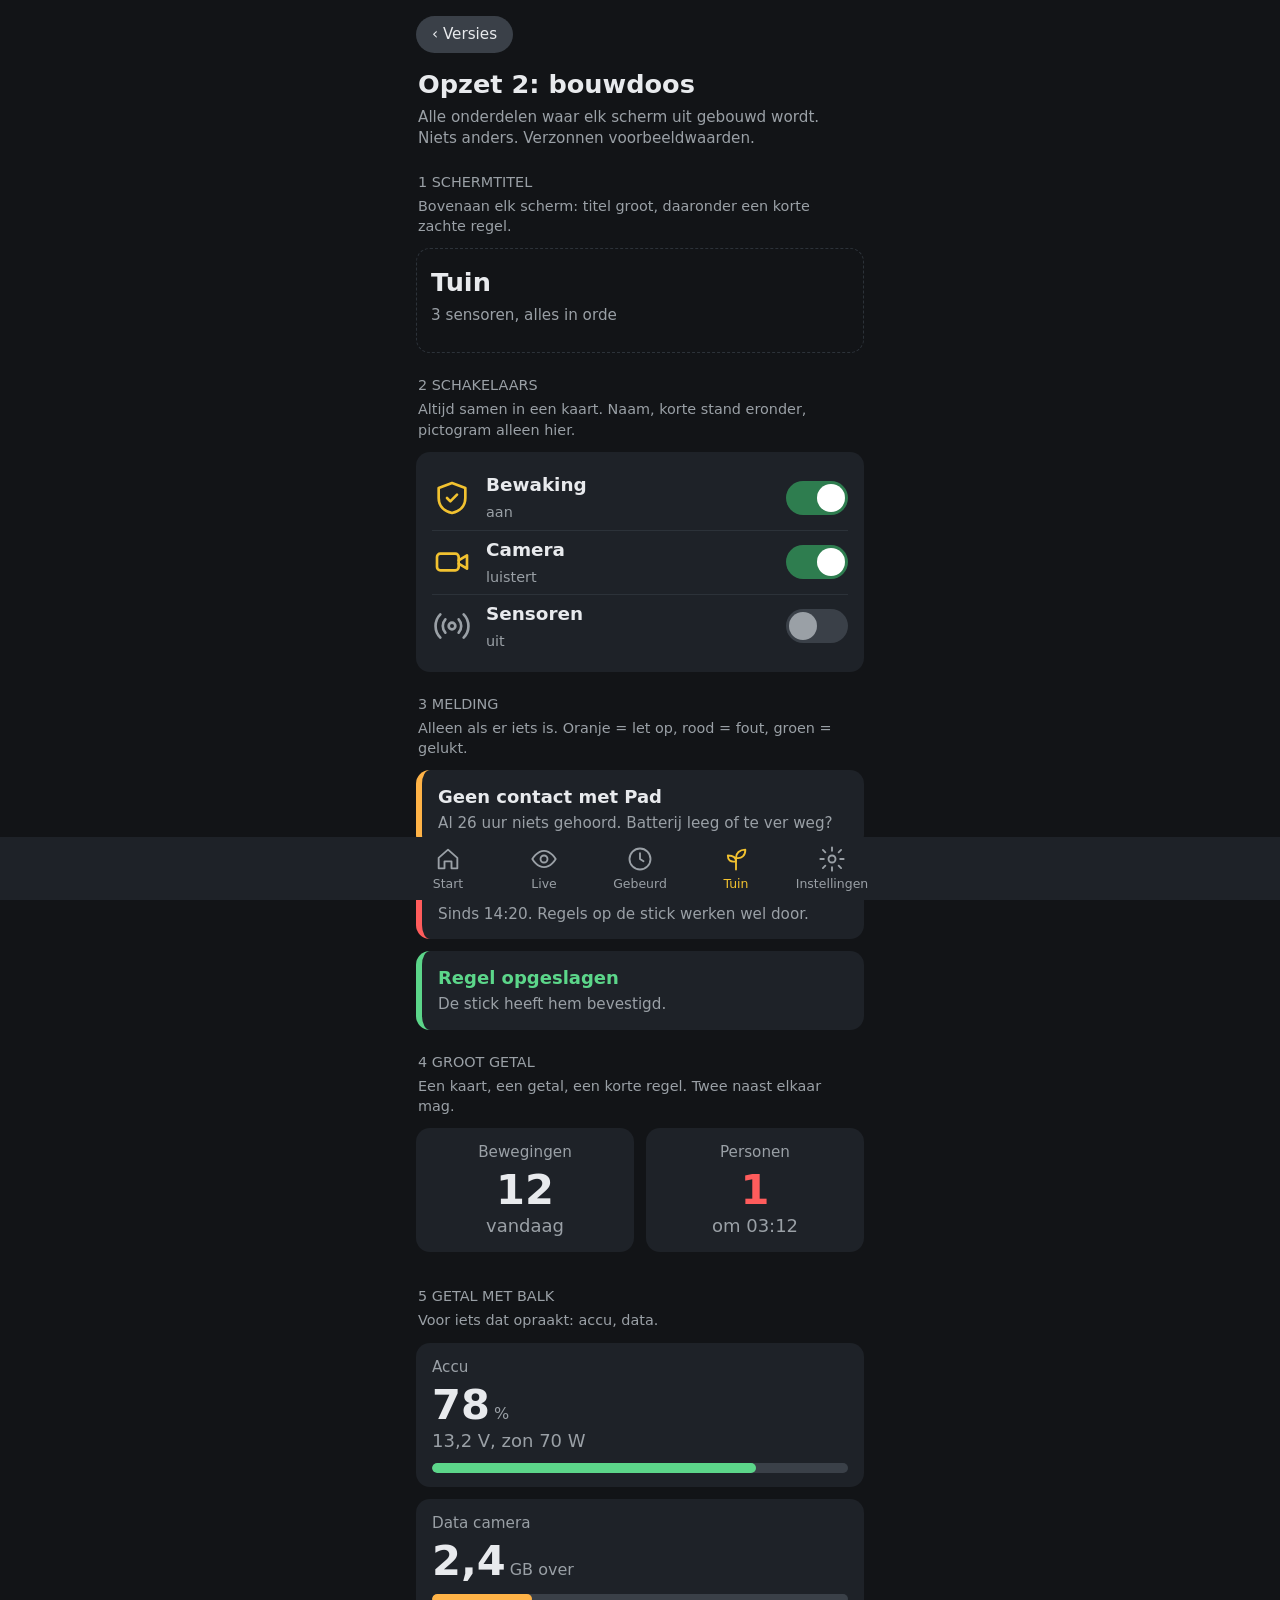
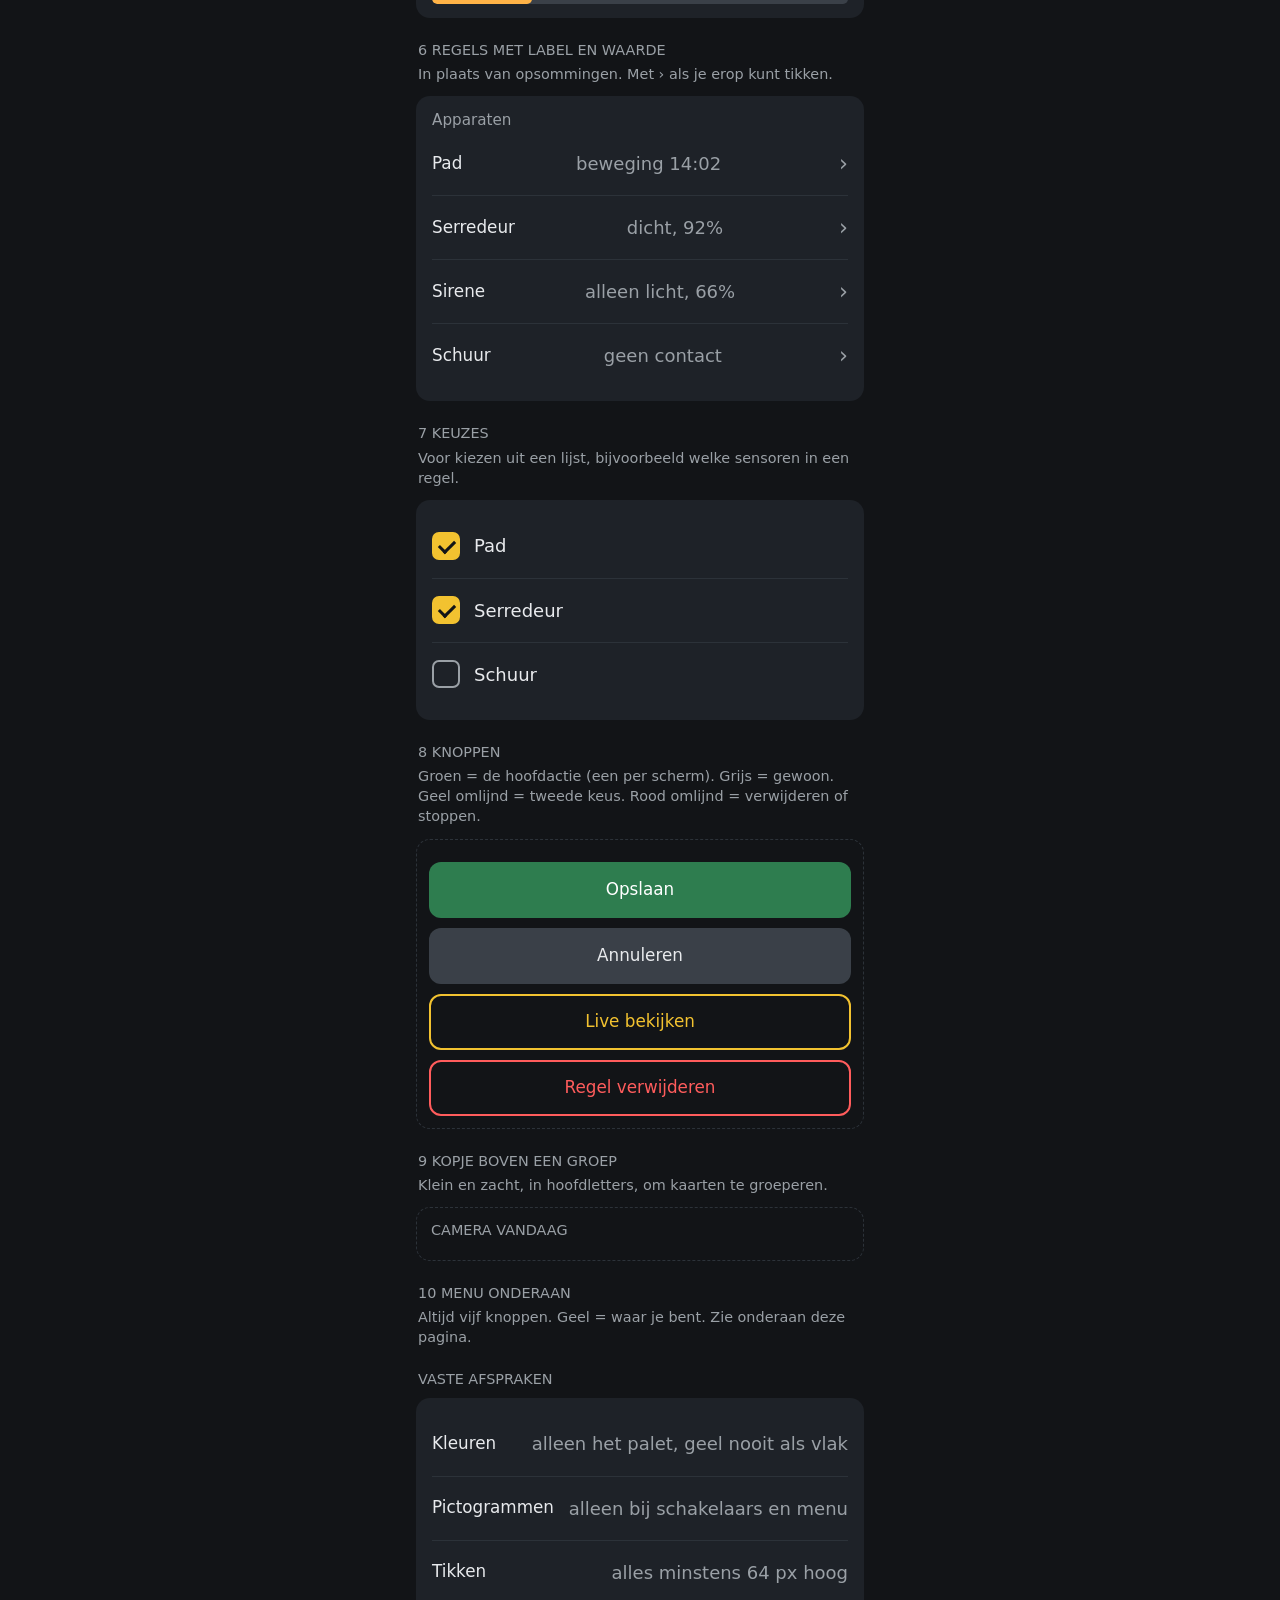
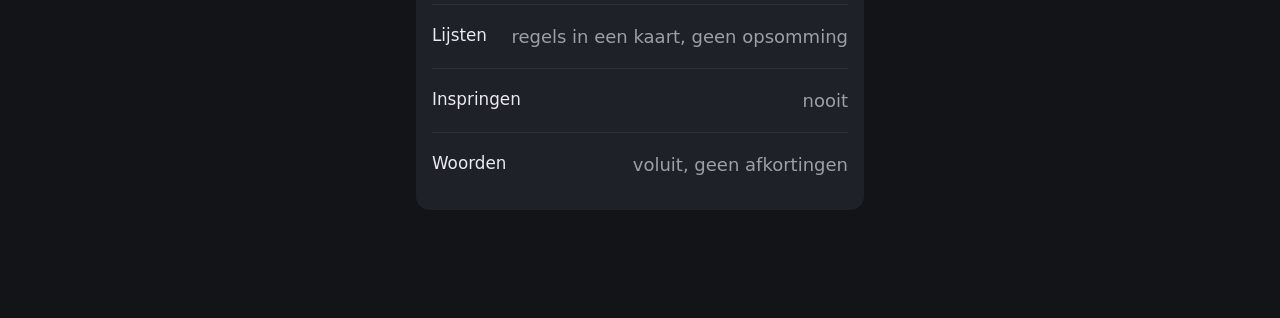
==== opzet-2-bouwdoos.html @ ead76ce1 "Nieuwe opzet: indeling en bouwdoos Co-Authored-By: Claude Opus 5.5 <noreply@anthropic.com>" ====
<!doctype html><html lang="nl"><meta charset="utf-8">
<meta name="viewport" content="width=device-width,initial-scale=1">
<meta name="theme-color" content="#121417">
<link rel="manifest" href="manifest.webmanifest">
<link rel="stylesheet" href="bouwdoos.css">
<title>Opzet 2: bouwdoos</title>
<body>
<a class="terug" href="index.html">‹ Versies</a>
<div class="titel">Opzet 2: bouwdoos</div>
<div class="onder">Alle onderdelen waar elk scherm uit gebouwd wordt. Niets anders. Verzonnen voorbeeldwaarden.</div>

<div class="kop">1  SCHERMTITEL</div>
<div class="uitleg">Bovenaan elk scherm: titel groot, daaronder een korte zachte regel.</div>
<div class="voorbeeld"><div class="titel">Tuin</div><div class="onder">3 sensoren, alles in orde</div></div>

<div class="kop">2  SCHAKELAARS</div>
<div class="uitleg">Altijd samen in een kaart. Naam, korte stand eronder, pictogram alleen hier.</div>
<div class="kaart">
  <div class="schakel">
    <svg class="p accent" viewBox="0 0 24 24"><path d="M12 3l8 3v6c0 5-3.5 8-8 9-4.5-1-8-4-8-9V6z"/><path d="M9 12l2 2 4-4"/></svg>
    <div class="tekst"><b>Bewaking</b><span class="goed">aan</span></div><button class="knopje aan"></button></div>
  <div class="schakel">
    <svg class="p accent" viewBox="0 0 24 24"><rect x="3" y="7" width="13" height="10" rx="2"/><path d="M16 11l5-3v8l-5-3"/></svg>
    <div class="tekst"><b>Camera</b><span class="goed">luistert</span></div><button class="knopje aan"></button></div>
  <div class="schakel">
    <svg class="p" style="color:var(--zacht)" viewBox="0 0 24 24"><circle cx="12" cy="12" r="2"/><path d="M8 8a6 6 0 0 0 0 8M16 8a6 6 0 0 1 0 8M5 5a10 10 0 0 0 0 14M19 5a10 10 0 0 1 0 14"/></svg>
    <div class="tekst"><b>Sensoren</b><span>uit</span></div><button class="knopje"></button></div>
</div>

<div class="kop">3  MELDING</div>
<div class="uitleg">Alleen als er iets is. Oranje = let op, rood = fout, groen = gelukt.</div>
<div class="melding"><b>Geen contact met Pad</b><span>Al 26 uur niets gehoord. Batterij leeg of te ver weg?</span></div>
<div class="melding fout"><b>Stick niet bereikbaar</b><span>Sinds 14:20. Regels op de stick werken wel door.</span></div>
<div class="melding goed"><b>Regel opgeslagen</b><span>De stick heeft hem bevestigd.</span></div>

<div class="kop">4  GROOT GETAL</div>
<div class="uitleg">Een kaart, een getal, een korte regel. Twee naast elkaar mag.</div>
<div class="naast">
  <div class="kaart midden"><div class="label">Bewegingen</div><div class="getal">12</div><div class="zacht">vandaag</div></div>
  <div class="kaart midden"><div class="label">Personen</div><div class="getal fout">1</div><div class="zacht">om 03:12</div></div>
</div>

<div class="kop">5  GETAL MET BALK</div>
<div class="uitleg">Voor iets dat opraakt: accu, data.</div>
<div class="kaart"><div class="label">Accu</div><div class="getal">78<small>%</small></div><div class="zacht">13,2 V, zon 70 W</div><div class="balk"><i style="width:78%"></i></div></div>
<div class="kaart"><div class="label">Data camera</div><div class="getal">2,4<small>GB over</small></div><div class="balk let-op"><i style="width:24%"></i></div></div>

<div class="kop">6  REGELS MET LABEL EN WAARDE</div>
<div class="uitleg">In plaats van opsommingen. Met › als je erop kunt tikken.</div>
<div class="kaart">
  <div class="label">Apparaten</div>
  <div class="regel tik"><span class="naam">Pad</span><span class="waarde accent">beweging 14:02</span></div>
  <div class="regel tik"><span class="naam">Serredeur</span><span class="waarde">dicht, 92%</span></div>
  <div class="regel tik"><span class="naam">Sirene</span><span class="waarde">alleen licht, 66%</span></div>
  <div class="regel tik"><span class="naam">Schuur</span><span class="waarde fout">geen contact</span></div>
</div>

<div class="kop">7  KEUZES</div>
<div class="uitleg">Voor kiezen uit een lijst, bijvoorbeeld welke sensoren in een regel.</div>
<div class="kaart">
  <div class="keuze"><div class="vinkje aan"></div><span>Pad</span></div>
  <div class="keuze"><div class="vinkje aan"></div><span>Serredeur</span></div>
  <div class="keuze"><div class="vinkje"></div><span>Schuur</span></div>
</div>

<div class="kop">8  KNOPPEN</div>
<div class="uitleg">Groen = de hoofdactie (een per scherm). Grijs = gewoon. Geel omlijnd = tweede keus. Rood omlijnd = verwijderen of stoppen.</div>
<div class="voorbeeld">
  <button class="knop hoofd">Opslaan</button>
  <button class="knop">Annuleren</button>
  <button class="knop tweede">Live bekijken</button>
  <button class="knop gevaar">Regel verwijderen</button>
</div>

<div class="kop">9  KOPJE BOVEN EEN GROEP</div>
<div class="uitleg">Klein en zacht, in hoofdletters, om kaarten te groeperen.</div>
<div class="voorbeeld"><div class="kop" style="margin-top:0">CAMERA VANDAAG</div></div>

<div class="kop">10  MENU ONDERAAN</div>
<div class="uitleg">Altijd vijf knoppen. Geel = waar je bent. Zie onderaan deze pagina.</div>

<div class="kop">VASTE AFSPRAKEN</div>
<div class="kaart">
  <div class="regel"><span class="naam">Kleuren</span><span class="waarde">alleen het palet, geel nooit als vlak</span></div>
  <div class="regel"><span class="naam">Pictogrammen</span><span class="waarde">alleen bij schakelaars en menu</span></div>
  <div class="regel"><span class="naam">Tikken</span><span class="waarde">alles minstens 64 px hoog</span></div>
  <div class="regel"><span class="naam">Lijsten</span><span class="waarde">regels in een kaart, geen opsomming</span></div>
  <div class="regel"><span class="naam">Inspringen</span><span class="waarde">nooit</span></div>
  <div class="regel"><span class="naam">Woorden</span><span class="waarde">voluit, geen afkortingen</span></div>
</div>

<nav class="menu">
  <a href="#"><svg class="p" viewBox="0 0 24 24"><path d="M4 11l8-7 8 7v9h-5v-6H9v6H4z"/></svg>Start</a>
  <a href="#"><svg class="p" viewBox="0 0 24 24"><path d="M2 12s4-7 10-7 10 7 10 7-4 7-10 7S2 12 2 12z"/><circle cx="12" cy="12" r="3"/></svg>Live</a>
  <a href="#"><svg class="p" viewBox="0 0 24 24"><circle cx="12" cy="12" r="9"/><path d="M12 7v5l3 2"/></svg>Gebeurd</a>
  <a class="actief" href="#"><svg class="p" viewBox="0 0 24 24"><path d="M12 21V11"/><path d="M12 11c0-4 3-7 8-7 0 5-3 8-8 7z"/><path d="M12 14c0-3-2-5-7-5 0 4 2 6 7 5z"/></svg>Tuin</a>
  <a href="#"><svg class="p" viewBox="0 0 24 24"><circle cx="12" cy="12" r="3"/><path d="M12 2v3M12 19v3M4.2 4.2l2.1 2.1M17.7 17.7l2.1 2.1M2 12h3M19 12h3M4.2 19.8l2.1-2.1M17.7 6.3l2.1-2.1"/></svg>Instellingen</a>
</nav>
</body></html>
---- bouwdoos.css ----
/* Tuinalarm bouwdoos: de enige stijl voor alle schermen.
   Regel: een scherm gebruikt alleen onderdelen uit dit bestand. Geen losse kleuren of maten in een scherm. */

:root{
  color-scheme:dark;
  /* kleuren (palet van de roosterapp) */
  --achtergrond:#121417; --kaart:#1e2228; --knop:#3a4048; --lijn:#2c3239;
  --tekst:#e8eaed; --zacht:#9aa0a6;
  --geel:#f2c230;   /* accent: actief, keuze, aandacht. Nooit een knopvlak. */
  --groen:#5cd68a; --groen-knop:#2e7d4f;
  --oranje:#ffb347; --rood:#ff5c5c;
  /* maten */
  --rand:14px; --ruimte:14px; --klein:8px;
  --rij:64px;          /* minimale hoogte van alles wat je aantikt */
}
*{box-sizing:border-box;margin:0;padding:0}
html{-webkit-text-size-adjust:100%}
body{background:var(--achtergrond);color:var(--tekst);
  font:18px/1.4 system-ui,-apple-system,"Segoe UI",Roboto,sans-serif;
  max-width:30rem;margin:0 auto;padding:16px 16px 96px}

/* ---- tekst ---- */
.titel{font-size:1.6rem;font-weight:700;margin:4px 2px 4px}
.onder{color:var(--zacht);font-size:.95rem;margin:0 2px var(--ruimte)}
.kop{color:var(--zacht);font-size:.9rem;margin:22px 2px 8px}      /* kopje boven een groep kaarten */
.zacht{color:var(--zacht)}
.goed{color:var(--groen)} .let-op{color:var(--oranje)} .fout{color:var(--rood)} .accent{color:var(--geel)}

/* ---- kaart: het enige vlak ---- */
.kaart{background:var(--kaart);border-radius:var(--rand);padding:var(--ruimte) 16px;margin-bottom:12px}
.kaart > .label{color:var(--zacht);font-size:.95rem}
.naast{display:flex;gap:12px}.naast > .kaart{flex:1;margin-bottom:12px}

/* ---- regel: label links, waarde rechts (vervangt opsommingen) ---- */
.regel{display:flex;align-items:center;justify-content:space-between;gap:12px;
  min-height:var(--rij);border-top:1px solid var(--lijn)}
.kaart > .regel:first-child,.kaart > .label + .regel{border-top:0}
.regel .naam{font-size:1.05rem}
.regel .waarde{color:var(--zacht);text-align:right}
.regel.tik{cursor:pointer}.regel.tik::after{content:"›";color:var(--zacht);font-size:1.4rem;margin-left:4px}

/* ---- groot getal ---- */
.getal{font-size:2.6rem;font-weight:700;line-height:1.1;margin-top:4px}
.getal small{font-size:1rem;font-weight:400;color:var(--zacht);margin-left:4px}
.kaart.midden{text-align:center}

/* ---- balk ---- */
.balk{height:10px;background:var(--knop);border-radius:5px;margin-top:10px;overflow:hidden}
.balk > i{display:block;height:100%;background:var(--groen);border-radius:5px}
.balk.let-op > i{background:var(--oranje)} .balk.fout > i{background:var(--rood)}

/* ---- schakelaar ---- */
.schakel{display:flex;align-items:center;gap:14px;min-height:var(--rij);border-top:1px solid var(--lijn)}
.kaart > .schakel:first-child{border-top:0}
.schakel svg{width:40px;height:40px;flex:none}
.schakel .tekst{flex:1}.schakel .tekst b{display:block;font-size:1.15rem}
.schakel .tekst span{color:var(--zacht);font-size:.9rem}
.knopje{width:62px;height:34px;border-radius:17px;background:var(--knop);position:relative;flex:none;border:0}
.knopje::after{content:"";position:absolute;top:3px;left:3px;width:28px;height:28px;border-radius:50%;background:var(--zacht);transition:.15s}
.knopje.aan{background:var(--groen-knop)}.knopje.aan::after{left:31px;background:#fff}

/* ---- knoppen: drie soorten ---- */
.knop{display:block;width:100%;min-height:56px;border-radius:12px;border:0;font:inherit;font-size:1.05rem;
  color:var(--tekst);background:var(--knop);margin-top:10px;padding:12px 16px;text-align:center;text-decoration:none}
.knop.hoofd{background:var(--groen-knop);color:#fff}                       /* de belangrijkste actie */
.knop.tweede{background:transparent;border:2px solid var(--geel);color:var(--geel)} /* tweede keus */
.knop.gevaar{background:transparent;border:2px solid var(--rood);color:var(--rood)} /* verwijderen, stoppen */

/* ---- melding bovenaan (alleen als er iets is) ---- */
.melding{border-radius:var(--rand);padding:14px 16px;margin-bottom:12px;background:var(--kaart);border-left:6px solid var(--oranje)}
.melding.fout{border-left-color:var(--rood)} .melding.goed{border-left-color:var(--groen)}
.melding b{display:block}.melding span{color:var(--zacht);font-size:.95rem}

/* ---- keuze (bv. sensoren kiezen in een regel) ---- */
.keuze{display:flex;align-items:center;gap:14px;min-height:var(--rij);border-top:1px solid var(--lijn)}
.kaart > .keuze:first-child{border-top:0}
.vinkje{width:28px;height:28px;border-radius:7px;border:2px solid var(--zacht);flex:none;position:relative}
.vinkje.aan{border-color:var(--geel);background:var(--geel)}
.vinkje.aan::after{content:"";position:absolute;left:8px;top:3px;width:7px;height:13px;border:solid #121417;border-width:0 3px 3px 0;transform:rotate(45deg)}

/* ---- menu onderaan ---- */
.menu{position:fixed;left:0;right:0;bottom:0;background:var(--kaart);display:flex;justify-content:center;
  padding:8px 4px calc(8px + env(safe-area-inset-bottom))}
.menu a{flex:1;max-width:6rem;text-align:center;color:var(--zacht);text-decoration:none;font-size:.78rem}
.menu svg{width:28px;height:28px;display:block;margin:0 auto 2px}
.menu a.actief{color:var(--geel)}

/* ---- pictogrammen: lijn, geen vulling ---- */
svg.p{fill:none;stroke:currentColor;stroke-width:1.6;stroke-linecap:round;stroke-linejoin:round}

/* ---- alleen voor de opzetpagina's ---- */
.terug{position:sticky;top:0;z-index:5;display:inline-block;background:var(--knop);color:var(--tekst);
  text-decoration:none;border-radius:20px;padding:8px 16px;margin-bottom:10px;font-size:.95rem}
.uitleg{color:var(--zacht);font-size:.9rem;margin:-4px 2px 12px}
.voorbeeld{border:1px dashed var(--lijn);border-radius:var(--rand);padding:12px;margin-bottom:8px}
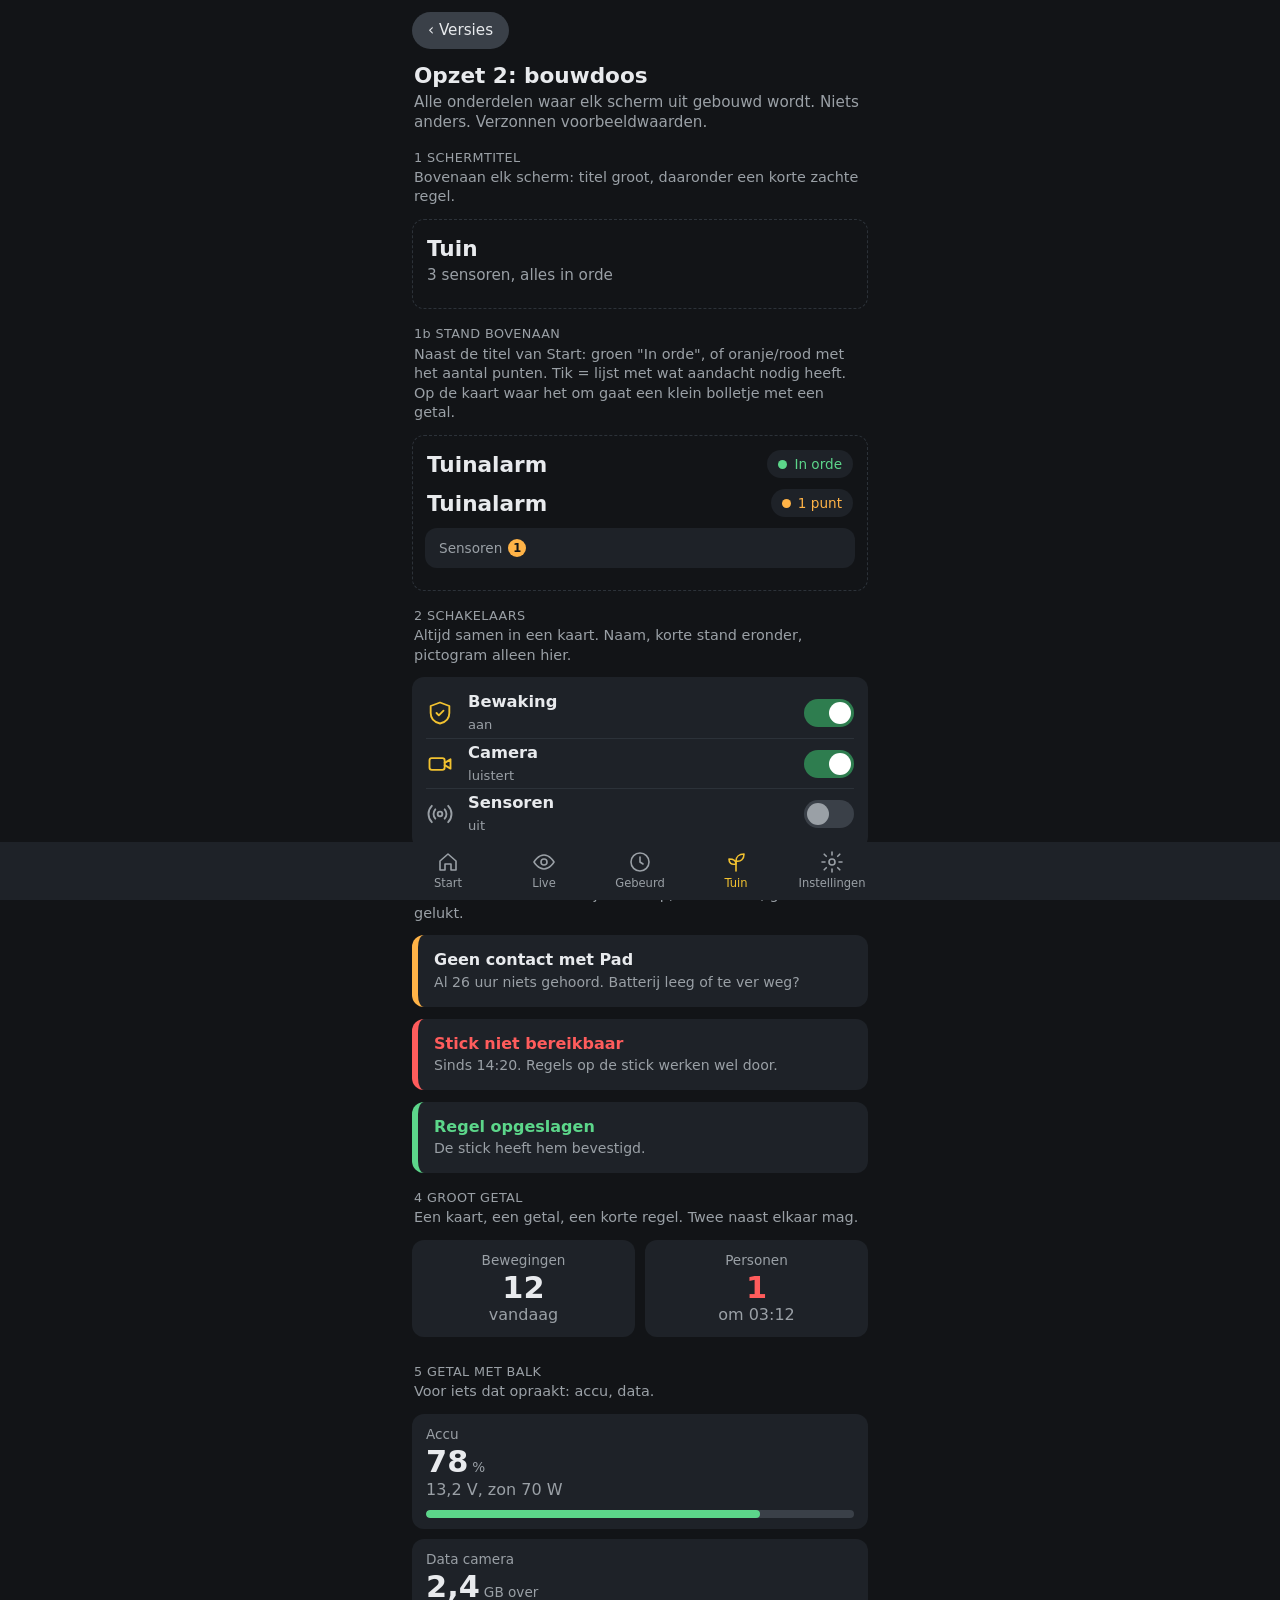
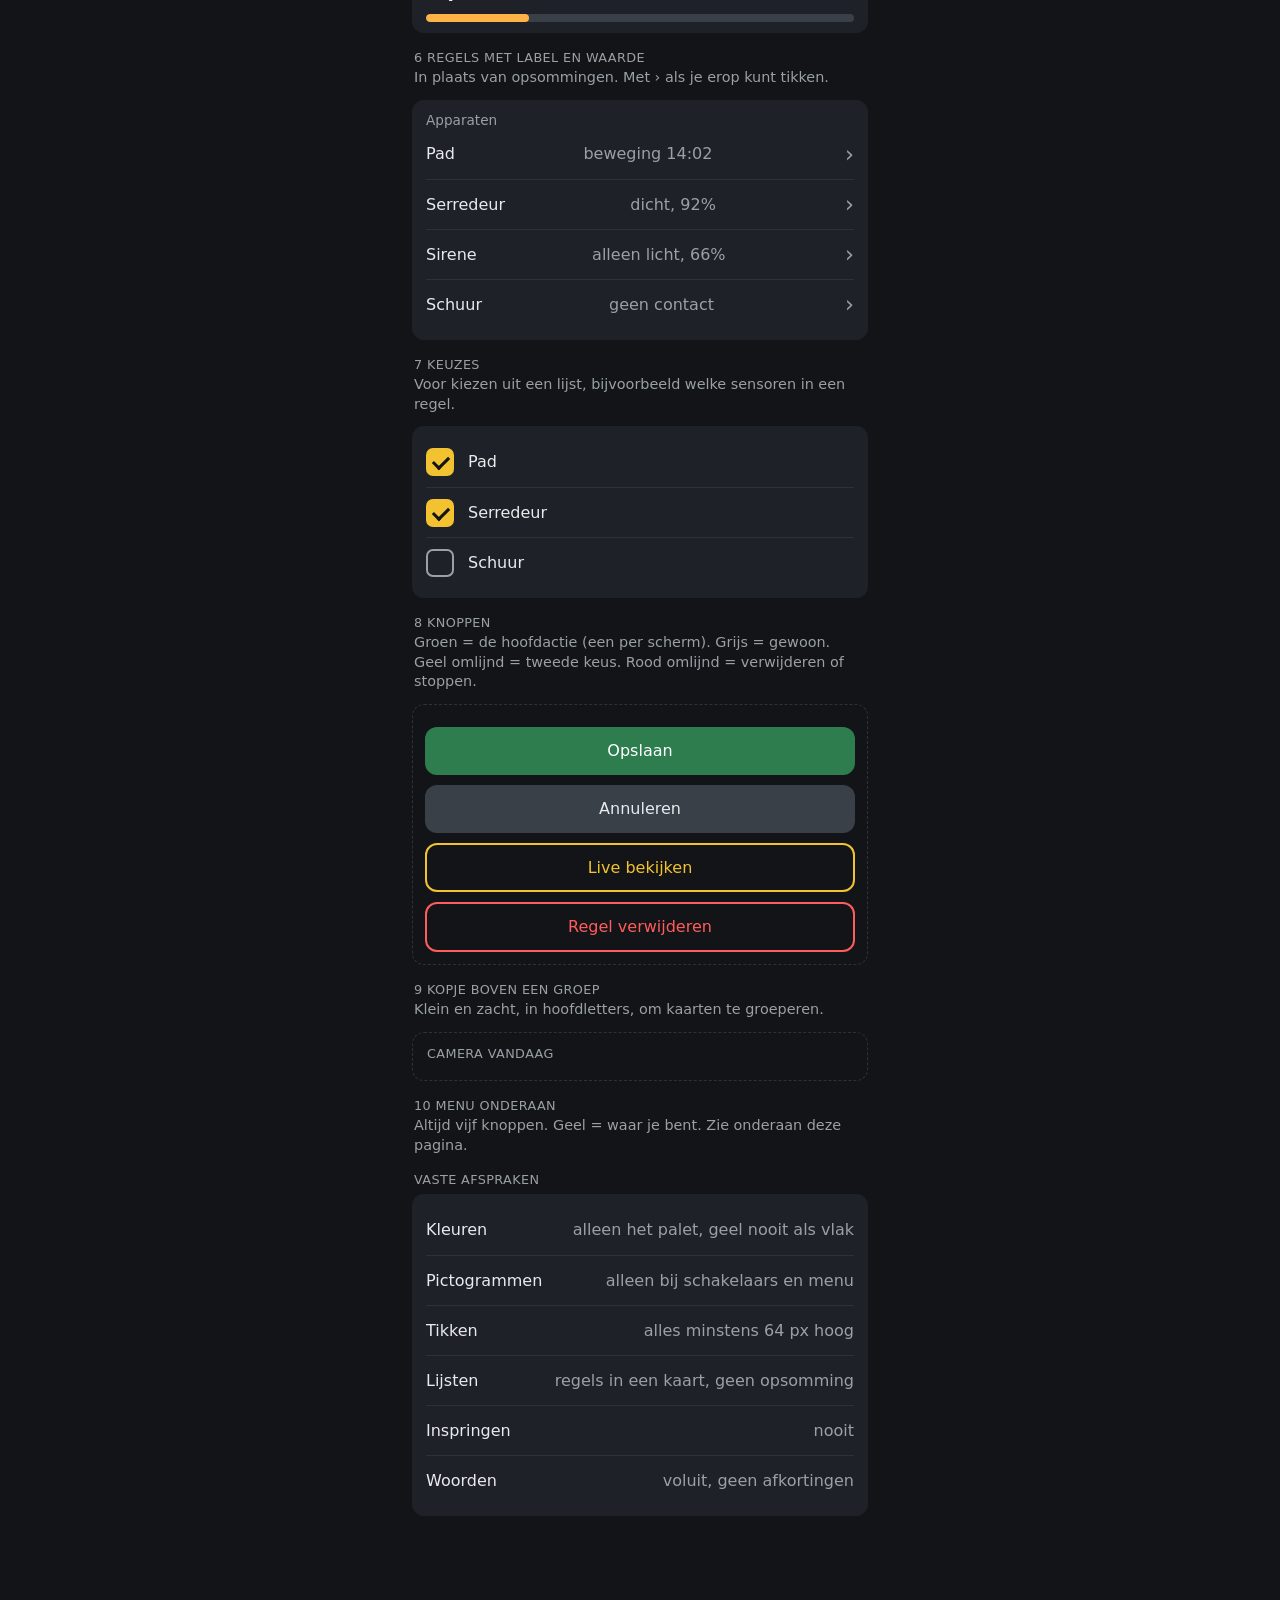
==== commit 51707c07: "Proef-app compacter, stand bovenaan in plaats van meldingkaart Co-Authored-By: Claude Opus 5.5 <nore" ====
--- a/opzet-2-bouwdoos.html
+++ b/opzet-2-bouwdoos.html
@@ -12,6 +12,12 @@
 <div class="kop">1  SCHERMTITEL</div>
 <div class="uitleg">Bovenaan elk scherm: titel groot, daaronder een korte zachte regel.</div>
 <div class="voorbeeld"><div class="titel">Tuin</div><div class="onder">3 sensoren, alles in orde</div></div>
+
+<div class="kop">1b  STAND BOVENAAN</div>
+<div class="uitleg">Naast de titel van Start: groen "In orde", of oranje/rood met het aantal punten. Tik = lijst met wat aandacht nodig heeft. Op de kaart waar het om gaat een klein bolletje met een getal.</div>
+<div class="voorbeeld"><div class="kopregel"><div class="titel">Tuinalarm</div><a class="status" href="#">In orde</a></div>
+<div class="kopregel"><div class="titel">Tuinalarm</div><a class="status let-op" href="#">1 punt</a></div>
+<div class="kaart"><div class="label">Sensoren<span class="teken">1</span></div></div></div>
 
 <div class="kop">2  SCHAKELAARS</div>
 <div class="uitleg">Altijd samen in een kaart. Naam, korte stand eronder, pictogram alleen hier.</div>
--- a/bouwdoos.css
+++ b/bouwdoos.css
@@ -10,66 +10,78 @@
   --groen:#5cd68a; --groen-knop:#2e7d4f;
   --oranje:#ffb347; --rood:#ff5c5c;
   /* maten */
-  --rand:14px; --ruimte:14px; --klein:8px;
-  --rij:64px;          /* minimale hoogte van alles wat je aantikt */
+  --rand:12px; --ruimte:11px; --klein:6px;
+  --rij:50px;          /* minimale hoogte van alles wat je aantikt */
 }
 *{box-sizing:border-box;margin:0;padding:0}
 html{-webkit-text-size-adjust:100%}
 body{background:var(--achtergrond);color:var(--tekst);
-  font:18px/1.4 system-ui,-apple-system,"Segoe UI",Roboto,sans-serif;
-  max-width:30rem;margin:0 auto;padding:16px 16px 96px}
+  font:16px/1.35 system-ui,-apple-system,"Segoe UI",Roboto,sans-serif;
+  max-width:30rem;margin:0 auto;padding:12px 12px 84px}
 
 /* ---- tekst ---- */
-.titel{font-size:1.6rem;font-weight:700;margin:4px 2px 4px}
+.titel{font-size:1.35rem;font-weight:700;margin:2px 2px 2px}
 .onder{color:var(--zacht);font-size:.95rem;margin:0 2px var(--ruimte)}
-.kop{color:var(--zacht);font-size:.9rem;margin:22px 2px 8px}      /* kopje boven een groep kaarten */
+.kop{color:var(--zacht);font-size:.8rem;letter-spacing:.03em;margin:16px 2px 6px}      /* kopje boven een groep kaarten */
 .zacht{color:var(--zacht)}
 .goed{color:var(--groen)} .let-op{color:var(--oranje)} .fout{color:var(--rood)} .accent{color:var(--geel)}
 
 /* ---- kaart: het enige vlak ---- */
-.kaart{background:var(--kaart);border-radius:var(--rand);padding:var(--ruimte) 16px;margin-bottom:12px}
-.kaart > .label{color:var(--zacht);font-size:.95rem}
-.naast{display:flex;gap:12px}.naast > .kaart{flex:1;margin-bottom:12px}
+.kaart{background:var(--kaart);border-radius:var(--rand);padding:var(--ruimte) 14px;margin-bottom:10px}
+.kaart > .label{color:var(--zacht);font-size:.85rem}
+.naast{display:flex;gap:10px}.naast > .kaart{flex:1;margin-bottom:10px}
 
 /* ---- regel: label links, waarde rechts (vervangt opsommingen) ---- */
 .regel{display:flex;align-items:center;justify-content:space-between;gap:12px;
   min-height:var(--rij);border-top:1px solid var(--lijn)}
 .kaart > .regel:first-child,.kaart > .label + .regel{border-top:0}
-.regel .naam{font-size:1.05rem}
+.regel .naam{font-size:1rem}
 .regel .waarde{color:var(--zacht);text-align:right}
 .regel.tik{cursor:pointer}.regel.tik::after{content:"›";color:var(--zacht);font-size:1.4rem;margin-left:4px}
 
 /* ---- groot getal ---- */
-.getal{font-size:2.6rem;font-weight:700;line-height:1.1;margin-top:4px}
-.getal small{font-size:1rem;font-weight:400;color:var(--zacht);margin-left:4px}
+.getal{font-size:1.9rem;font-weight:700;line-height:1.1;margin-top:2px}
+.getal small{font-size:.85rem;font-weight:400;color:var(--zacht);margin-left:4px}
 .kaart.midden{text-align:center}
 
 /* ---- balk ---- */
-.balk{height:10px;background:var(--knop);border-radius:5px;margin-top:10px;overflow:hidden}
+.balk{height:8px;background:var(--knop);border-radius:5px;margin-top:10px;overflow:hidden}
 .balk > i{display:block;height:100%;background:var(--groen);border-radius:5px}
 .balk.let-op > i{background:var(--oranje)} .balk.fout > i{background:var(--rood)}
 
 /* ---- schakelaar ---- */
 .schakel{display:flex;align-items:center;gap:14px;min-height:var(--rij);border-top:1px solid var(--lijn)}
 .kaart > .schakel:first-child{border-top:0}
-.schakel svg{width:40px;height:40px;flex:none}
-.schakel .tekst{flex:1}.schakel .tekst b{display:block;font-size:1.15rem}
-.schakel .tekst span{color:var(--zacht);font-size:.9rem}
-.knopje{width:62px;height:34px;border-radius:17px;background:var(--knop);position:relative;flex:none;border:0}
-.knopje::after{content:"";position:absolute;top:3px;left:3px;width:28px;height:28px;border-radius:50%;background:var(--zacht);transition:.15s}
-.knopje.aan{background:var(--groen-knop)}.knopje.aan::after{left:31px;background:#fff}
+.schakel svg{width:28px;height:28px;flex:none}
+.schakel .tekst{flex:1}.schakel .tekst b{display:block;font-size:1.02rem}
+.schakel .tekst span{color:var(--zacht);font-size:.82rem}
+.knopje{width:50px;height:28px;border-radius:14px;background:var(--knop);position:relative;flex:none;border:0}
+.knopje::after{content:"";position:absolute;top:3px;left:3px;width:22px;height:22px;border-radius:50%;background:var(--zacht);transition:.15s}
+.knopje.aan{background:var(--groen-knop)}.knopje.aan::after{left:25px;background:#fff}
 
 /* ---- knoppen: drie soorten ---- */
-.knop{display:block;width:100%;min-height:56px;border-radius:12px;border:0;font:inherit;font-size:1.05rem;
+.knop{display:block;width:100%;min-height:48px;border-radius:12px;border:0;font:inherit;font-size:1rem;
   color:var(--tekst);background:var(--knop);margin-top:10px;padding:12px 16px;text-align:center;text-decoration:none}
 .knop.hoofd{background:var(--groen-knop);color:#fff}                       /* de belangrijkste actie */
 .knop.tweede{background:transparent;border:2px solid var(--geel);color:var(--geel)} /* tweede keus */
 .knop.gevaar{background:transparent;border:2px solid var(--rood);color:var(--rood)} /* verwijderen, stoppen */
 
+/* ---- kopregel met status: titel links, stand rechts (tik = wat aandacht nodig heeft) ---- */
+.kopregel{display:flex;align-items:center;justify-content:space-between;margin:2px 2px 10px}
+.kopregel .titel{margin:0}
+.status{display:inline-flex;align-items:center;gap:7px;border-radius:16px;padding:5px 11px;
+  background:var(--kaart);font-size:.85rem;color:var(--groen);text-decoration:none}
+.status::before{content:"";width:9px;height:9px;border-radius:50%;background:currentColor}
+.status.let-op{color:var(--oranje)} .status.fout{color:var(--rood)}
+/* klein bolletje met getal achter een kaartlabel: hier is iets */
+.teken{display:inline-block;min-width:18px;height:18px;border-radius:9px;background:var(--oranje);color:#121417;
+  font-size:.72rem;font-weight:700;text-align:center;line-height:18px;padding:0 5px;margin-left:6px;vertical-align:1px}
+.teken.fout{background:var(--rood)}
+
 /* ---- melding bovenaan (alleen als er iets is) ---- */
 .melding{border-radius:var(--rand);padding:14px 16px;margin-bottom:12px;background:var(--kaart);border-left:6px solid var(--oranje)}
 .melding.fout{border-left-color:var(--rood)} .melding.goed{border-left-color:var(--groen)}
-.melding b{display:block}.melding span{color:var(--zacht);font-size:.95rem}
+.melding b{display:block}.melding span{color:var(--zacht);font-size:.88rem}
 
 /* ---- keuze (bv. sensoren kiezen in een regel) ---- */
 .keuze{display:flex;align-items:center;gap:14px;min-height:var(--rij);border-top:1px solid var(--lijn)}
@@ -81,8 +93,8 @@
 /* ---- menu onderaan ---- */
 .menu{position:fixed;left:0;right:0;bottom:0;background:var(--kaart);display:flex;justify-content:center;
   padding:8px 4px calc(8px + env(safe-area-inset-bottom))}
-.menu a{flex:1;max-width:6rem;text-align:center;color:var(--zacht);text-decoration:none;font-size:.78rem}
-.menu svg{width:28px;height:28px;display:block;margin:0 auto 2px}
+.menu a{flex:1;max-width:6rem;text-align:center;color:var(--zacht);text-decoration:none;font-size:.72rem}
+.menu svg{width:24px;height:24px;display:block;margin:0 auto 2px}
 .menu a.actief{color:var(--geel)}
 
 /* ---- pictogrammen: lijn, geen vulling ---- */
